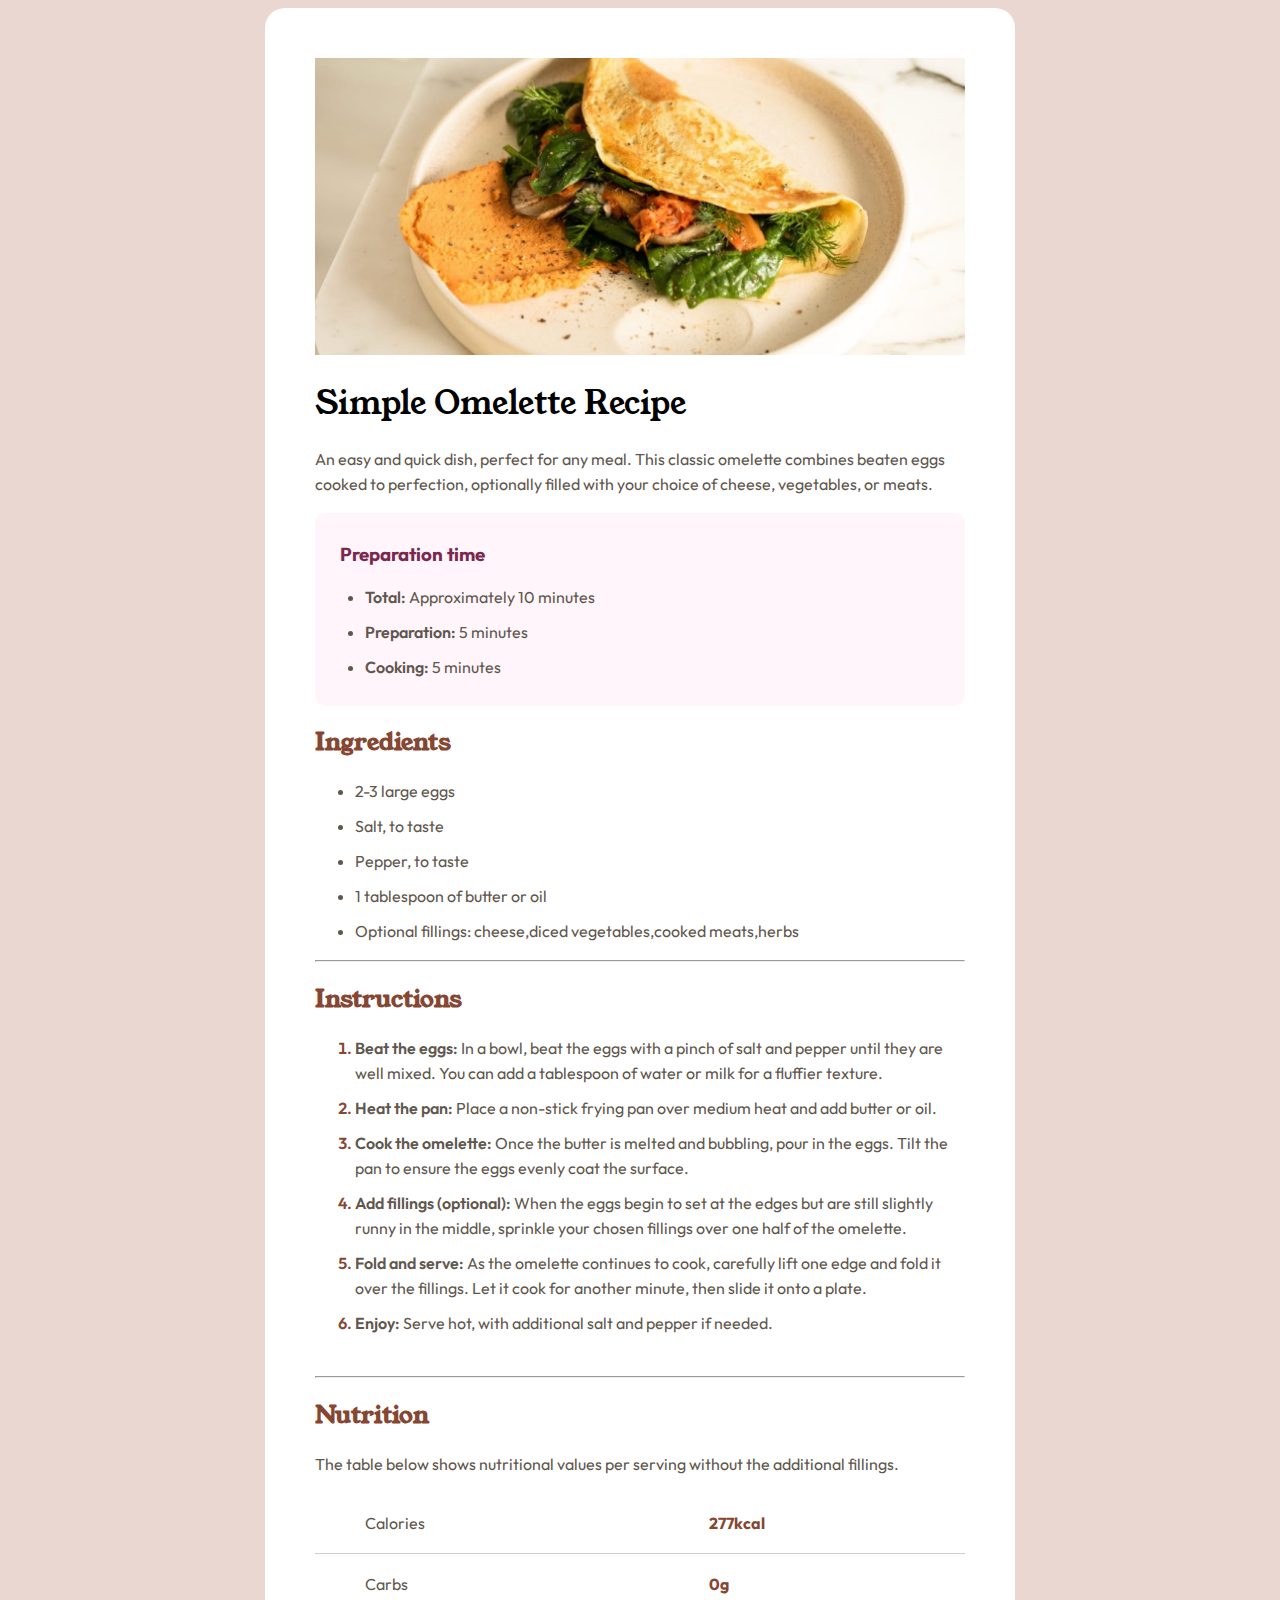
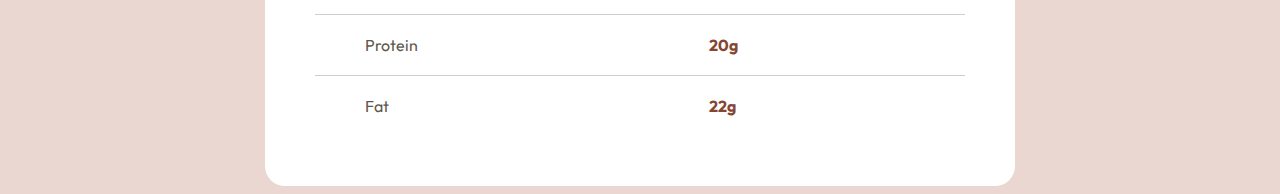
==== recipe-page-main/index.html @ 8fc09110 "Add files via upload" ====
<!DOCTYPE html>
<html lang="en">
<head>
  <meta charset="UTF-8">
  <meta name="viewport" content="width=device-width, initial-scale=1.0"> <!-- displays site properly based on user's device -->

  <link rel="icon" type="image/png" sizes="32x32" href="./assets/images/favicon-32x32.png">
  
  <title>Frontend Mentor | Recipe page</title>

  <!-- Feel free to remove these styles or customise in your own stylesheet 👍 -->
  <style>
    @import url('https://fonts.googleapis.com/css2?family=Outfit:wght@400;600;700&family=Young+Serif:wght@400&display=swap');
    .attribution { font-size: 11px; text-align: center; }
    .attribution a { color: hsl(228, 45%, 44%); }

    body{
      background-color: hsl(14, 38%, 87%);
      font-family: 'outfit';
      color:hsl(30, 10%, 34%);
  
    }

    h1{
      font-family: 'Young Serif';
      color: black;
      font-weight: 400;
    }

    h2{
      font-family: 'Young Serif';
      color: hsl(14, 45%, 36%);
    }

    .container{
      display: flex;
      flex-direction: column;
      justify-content: center;
      align-items: center;
    }
     
    li{
      margin-bottom: 10px;;
    }
    

    .recipe-container{
      background-color: white ;
      max-width: 650px;
      padding: 50px;
      border-radius: 20px;
    }

    p,li{
      line-height: 25px;
    }

    .time-container{
      background-color: hsl(330, 100%, 98%) ;
      padding: 10px;
      border-radius: 10px;
    }
    h3{
      color: hsl(332, 51%, 32%);
      margin-left: 15px;
    }
    span{
      color: hsl(30, 10%, 34%);
      font-weight: 600;
    }

    ol li::marker {
      font-weight: 600; /* Change the color to your desired color */
      color:  hsl(14, 45%, 36%);
    }

    table {
      border-collapse: collapse;
      width: 100%;
    }        
    td{  
        padding: 20px;
    }

    tr{
      border-bottom: 1px solid rgb(206, 206, 206);
    }

    tr:last-child{
      border:none;
    }
    
    .row{
      padding-left: 50px;
    }

    td:last-child{
      color:  hsl(14, 45%, 36%);;
      font-weight: 700;
    }


    @media (max-width: 375px) {
      .recipe-container{
        width: 350px;
        padding: 0;
      }
      .recipe-container div{
        padding:10px 15px;
      }
      img{
        width: 100%;
      }
      ul,ol{
        margin: 0;
        padding-left: 25px;
      }
      
    }
    
  </style>
</head>
<body>
  <div  class="container">
    <div class="recipe-container">
        <img width="100%" src="assets/images/image-omelette.jpeg">
      <div>
        <div>
          <h1>Simple Omelette Recipe</h1>
          <p>
            An easy and quick dish, perfect for any meal. This classic omelette combines beaten eggs cooked 
            to perfection, optionally filled with your choice of cheese, vegetables, or meats.
          </p>
        </div>
        <div class="time-container">
          <h3>Preparation time</h3>
          <ul>
            <li><span>Total:</span> Approximately 10 minutes</li>
            <li><span>Preparation: </span>5 minutes</li>
            <li><span>Cooking: </span>5 minutes</li>
          </ul>
        </div>
        <div>
          <h2>Ingredients</h2>
          <ul>
            <li>2-3 large eggs</li>
            <li>Salt, to taste</li>
            <li>Pepper, to taste</li>
            <li>1 tablespoon of butter or oil</li>
            <li>Optional fillings: cheese,diced vegetables,cooked meats,herbs</li>
          </ul>
        </div>
        <hr>
        <div style="margin-bottom: 40px;">
          <h2>Instructions</h2>
          <ol>
            <li>
              <span>Beat the eggs:</span> In a bowl, beat the eggs with a pinch of salt and pepper until they are well mixed. 
              You can add a tablespoon of water or milk for a fluffier texture.
            </li>
            <li><span>Heat the pan:</span> Place a non-stick frying pan over medium heat and add butter or oil.</li>
            <li><span>Cook the omelette:</span> Once the butter is melted and bubbling, pour in the eggs. Tilt the pan to ensure 
              the eggs evenly coat the surface.
            </li>
            <li><span>Add fillings (optional):</span> When the eggs begin to set at the edges but are still slightly runny in the 
              middle, sprinkle your chosen fillings over one half of the omelette.
            </li>
            <li><span>Fold and serve: </span>As the omelette continues to cook, carefully lift one edge and fold it over the 
              fillings. Let it cook for another minute, then slide it onto a plate.
            </li>
            <li><span>Enjoy: </span>Serve hot, with additional salt and pepper if needed.</li>
          </ol>
        </div>
        <hr>
        <div>
          <h2>Nutrition</h2>
          <p>The table below shows nutritional values per serving without the additional fillings.
          </p>
          <table>
            <tr>
              <td class="row">Calories</td>
              <td>277kcal</td>
            </tr>
            <tr>
              <td class="row">Carbs</td>
              <td>0g</td>
            </tr>
            <tr>
              <td class="row">Protein</td>
              <td>20g</td>
            </tr>
            <tr>
              <td class="row">Fat</td>
              <td>22g</td>
            </tr>
          </table>
        </div>

      </div>
      
    </div>

    
  </div>

  <!--Simple Omelette Recipe



  
  
  
  Nutrition

  
  Calories
  277kcal

  Carbs
  0g

  Protein
  20g

  Fat
  22g 
  
  <div class="attribution">
    Challenge by <a href="https://www.frontendmentor.io?ref=challenge" target="_blank">Frontend Mentor</a>. 
    Coded by <a href="#">Your Name Here</a>. -->
  </div>
</body>
</html>
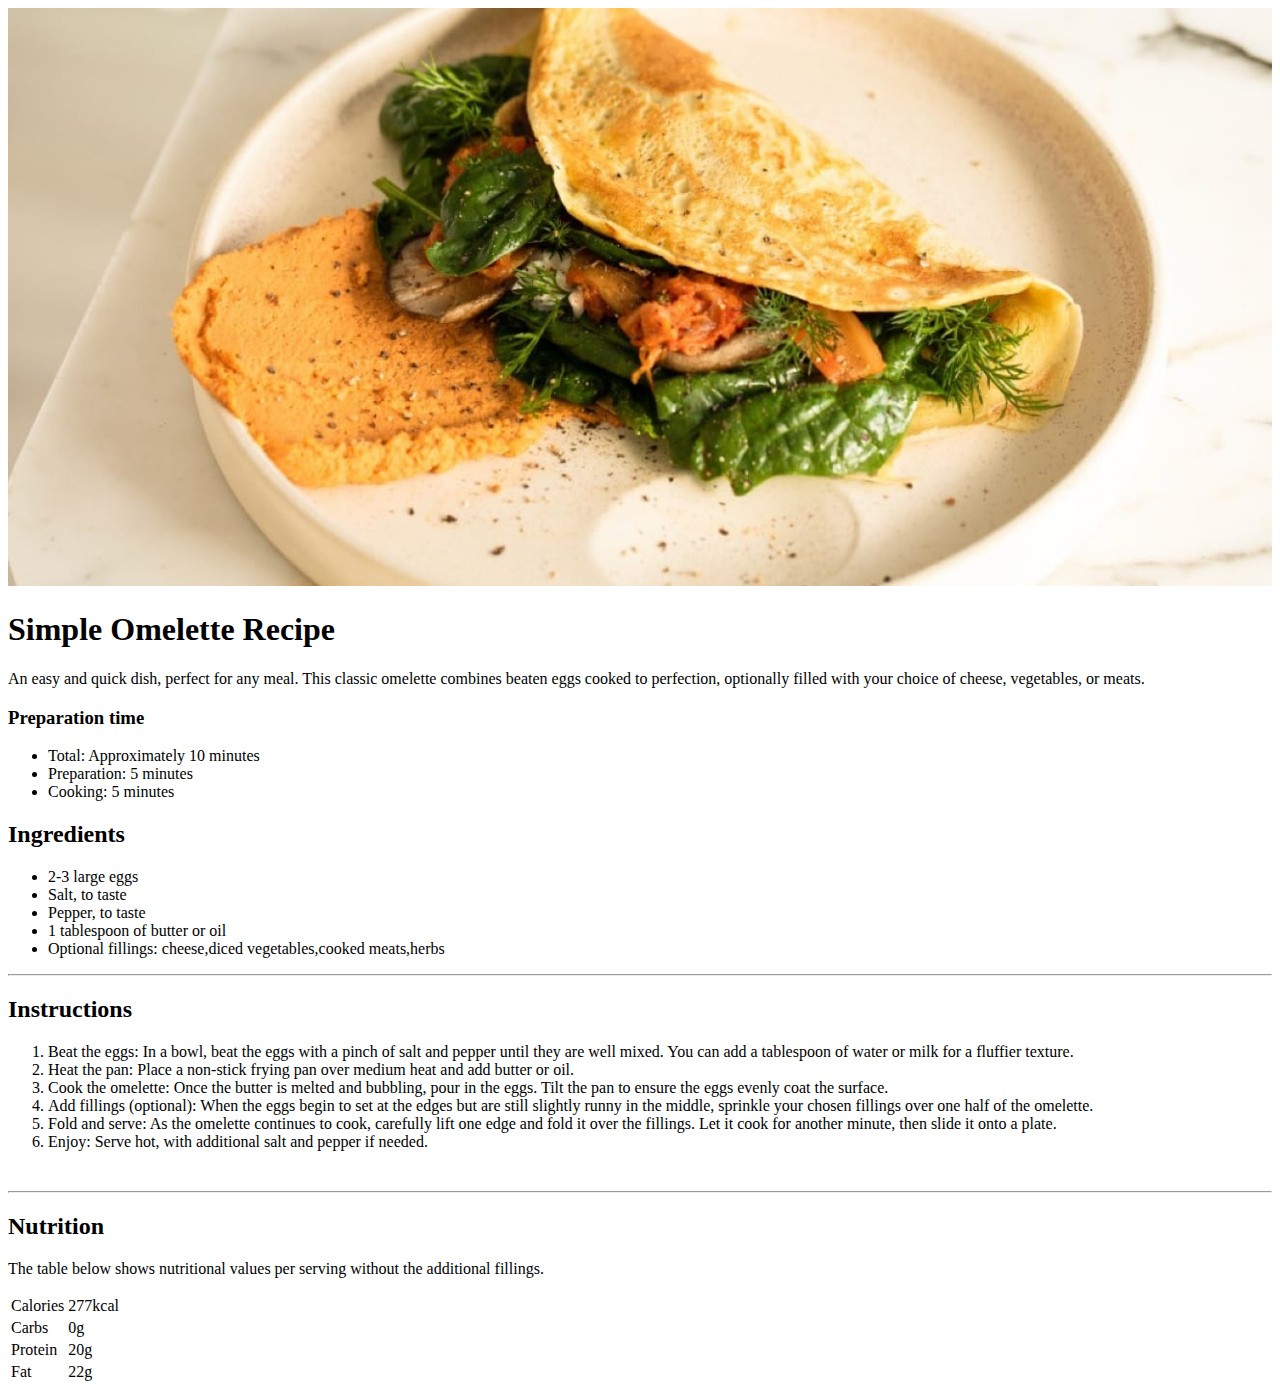
==== commit 8c7aaa22: "Update index.html" ====
--- a/recipe-page-main/index.html
+++ b/recipe-page-main/index.html
@@ -7,118 +7,6 @@
   <link rel="icon" type="image/png" sizes="32x32" href="./assets/images/favicon-32x32.png">
   
   <title>Frontend Mentor | Recipe page</title>
-
-  <!-- Feel free to remove these styles or customise in your own stylesheet 👍 -->
-  <style>
-    @import url('https://fonts.googleapis.com/css2?family=Outfit:wght@400;600;700&family=Young+Serif:wght@400&display=swap');
-    .attribution { font-size: 11px; text-align: center; }
-    .attribution a { color: hsl(228, 45%, 44%); }
-
-    body{
-      background-color: hsl(14, 38%, 87%);
-      font-family: 'outfit';
-      color:hsl(30, 10%, 34%);
-  
-    }
-
-    h1{
-      font-family: 'Young Serif';
-      color: black;
-      font-weight: 400;
-    }
-
-    h2{
-      font-family: 'Young Serif';
-      color: hsl(14, 45%, 36%);
-    }
-
-    .container{
-      display: flex;
-      flex-direction: column;
-      justify-content: center;
-      align-items: center;
-    }
-     
-    li{
-      margin-bottom: 10px;;
-    }
-    
-
-    .recipe-container{
-      background-color: white ;
-      max-width: 650px;
-      padding: 50px;
-      border-radius: 20px;
-    }
-
-    p,li{
-      line-height: 25px;
-    }
-
-    .time-container{
-      background-color: hsl(330, 100%, 98%) ;
-      padding: 10px;
-      border-radius: 10px;
-    }
-    h3{
-      color: hsl(332, 51%, 32%);
-      margin-left: 15px;
-    }
-    span{
-      color: hsl(30, 10%, 34%);
-      font-weight: 600;
-    }
-
-    ol li::marker {
-      font-weight: 600; /* Change the color to your desired color */
-      color:  hsl(14, 45%, 36%);
-    }
-
-    table {
-      border-collapse: collapse;
-      width: 100%;
-    }        
-    td{  
-        padding: 20px;
-    }
-
-    tr{
-      border-bottom: 1px solid rgb(206, 206, 206);
-    }
-
-    tr:last-child{
-      border:none;
-    }
-    
-    .row{
-      padding-left: 50px;
-    }
-
-    td:last-child{
-      color:  hsl(14, 45%, 36%);;
-      font-weight: 700;
-    }
-
-
-    @media (max-width: 375px) {
-      .recipe-container{
-        width: 350px;
-        padding: 0;
-      }
-      .recipe-container div{
-        padding:10px 15px;
-      }
-      img{
-        width: 100%;
-      }
-      ul,ol{
-        margin: 0;
-        padding-left: 25px;
-      }
-      
-    }
-    
-  </style>
 </head>
 <body>
   <div  class="container">
@@ -195,39 +83,9 @@
             </tr>
           </table>
         </div>
-
       </div>
-      
     </div>
-
-    
   </div>
-
-  <!--Simple Omelette Recipe
-
-
-
-  
-  
-  
-  Nutrition
-
-  
-  Calories
-  277kcal
-
-  Carbs
-  0g
-
-  Protein
-  20g
-
-  Fat
-  22g 
-  
-  <div class="attribution">
-    Challenge by <a href="https://www.frontendmentor.io?ref=challenge" target="_blank">Frontend Mentor</a>. 
-    Coded by <a href="#">Your Name Here</a>. -->
   </div>
 </body>
-</html>+</html>
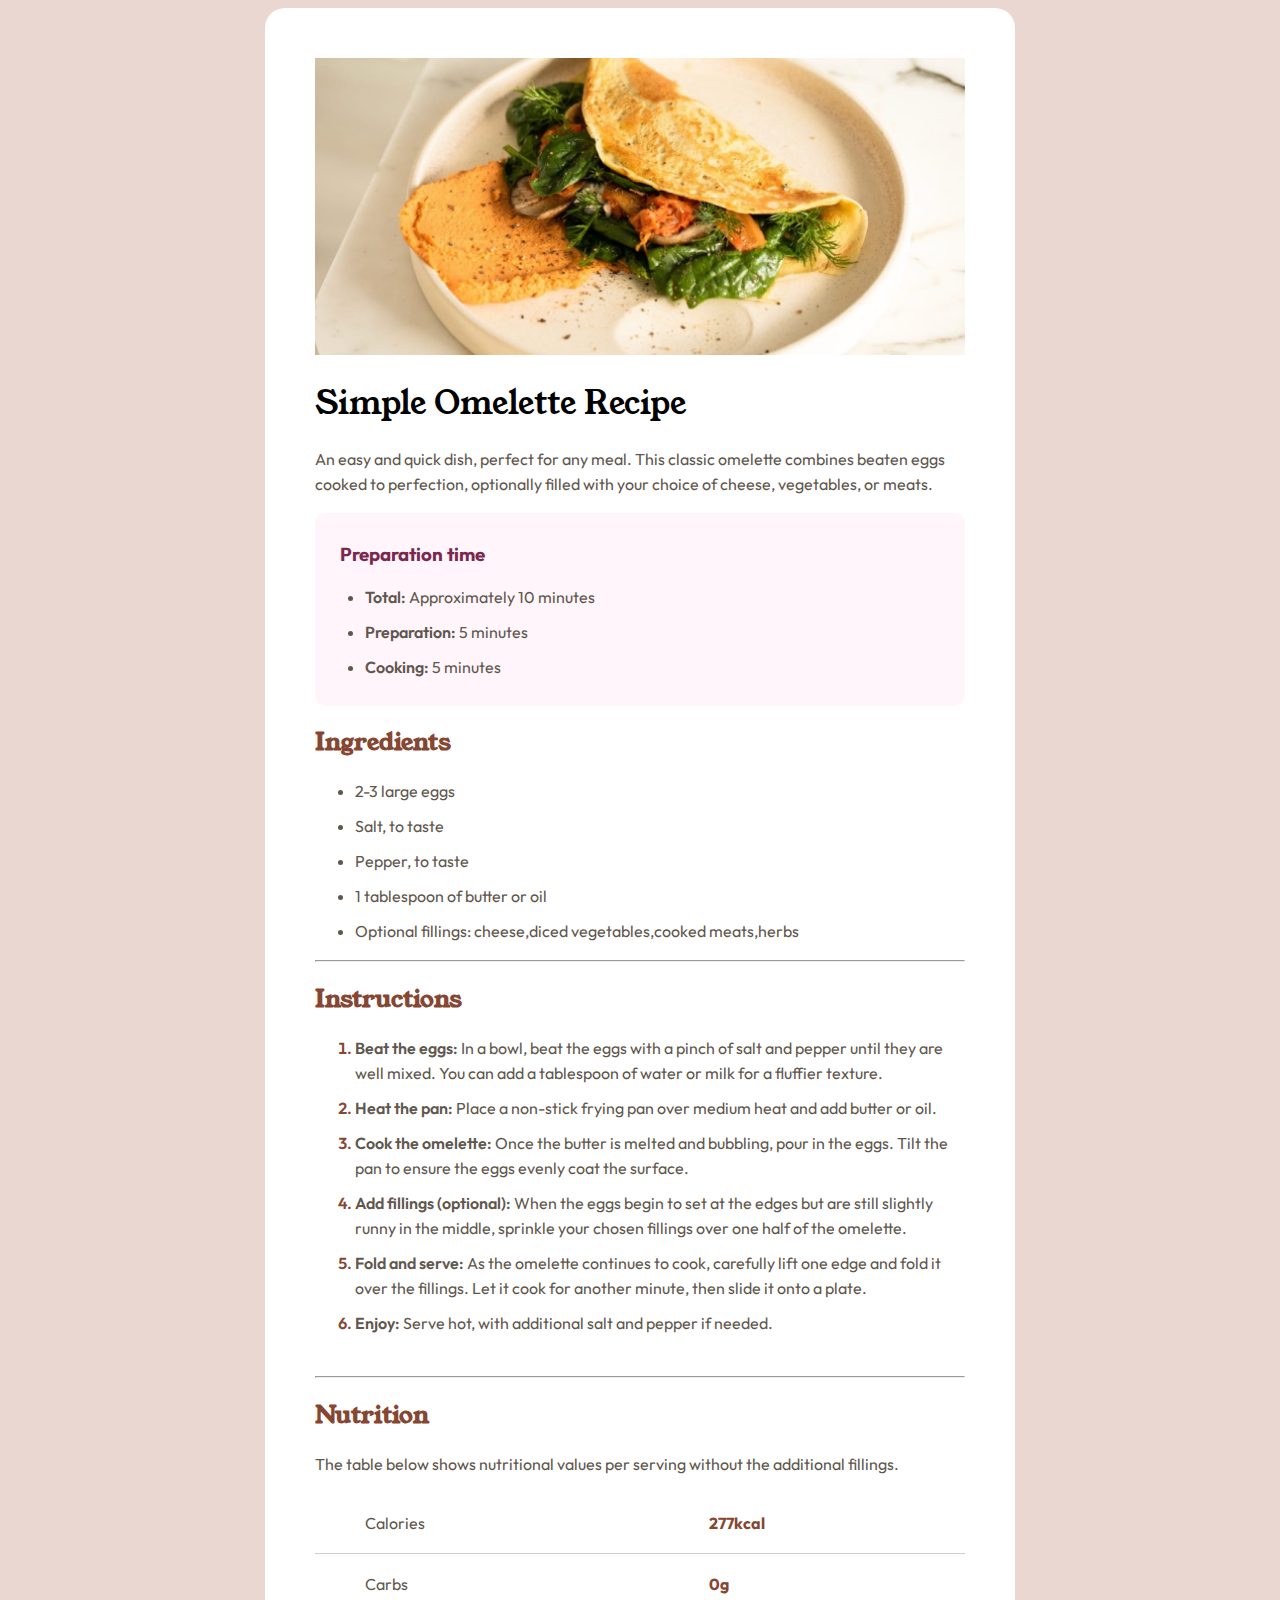
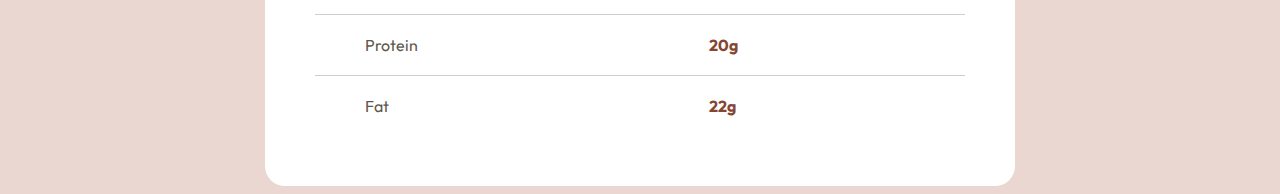
==== commit 59f13760: "Update index.html" ====
--- a/recipe-page-main/index.html
+++ b/recipe-page-main/index.html
@@ -5,6 +5,8 @@
   <meta name="viewport" content="width=device-width, initial-scale=1.0"> <!-- displays site properly based on user's device -->
 
   <link rel="icon" type="image/png" sizes="32x32" href="./assets/images/favicon-32x32.png">
+
+  <link rel="stylesheet" href="style.css">
   
   <title>Frontend Mentor | Recipe page</title>
 </head>
--- a/recipe-page-main/style.css
+++ b/recipe-page-main/style.css
@@ -0,0 +1,106 @@
+ @import url('https://fonts.googleapis.com/css2?family=Outfit:wght@400;600;700&family=Young+Serif:wght@400&display=swap');
+
+  body{
+    background-color: hsl(14, 38%, 87%);
+    font-family: 'outfit';
+    color:hsl(30, 10%, 34%);
+
+  }
+
+  h1{
+    font-family: 'Young Serif';
+    color: black;
+    font-weight: 400;
+  }
+
+  h2{
+    font-family: 'Young Serif';
+    color: hsl(14, 45%, 36%);
+  }
+
+  .container{
+    display: flex;
+    flex-direction: column;
+    justify-content: center;
+    align-items: center;
+  }
+   
+  li{
+    margin-bottom: 10px;;
+  }
+  
+
+  .recipe-container{
+    background-color: white ;
+    max-width: 650px;
+    padding: 50px;
+    border-radius: 20px;
+  }
+
+  p,li{
+    line-height: 25px;
+  }
+
+  .time-container{
+    background-color: hsl(330, 100%, 98%) ;
+    padding: 10px;
+    border-radius: 10px;
+  }
+  h3{
+    color: hsl(332, 51%, 32%);
+    margin-left: 15px;
+  }
+  span{
+    color: hsl(30, 10%, 34%);
+    font-weight: 600;
+  }
+
+  ol li::marker {
+    font-weight: 600; /* Change the color to your desired color */
+    color:  hsl(14, 45%, 36%);
+  }
+
+  table {
+    border-collapse: collapse;
+    width: 100%;
+  }        
+  td{  
+      padding: 20px;
+  }
+
+  tr{
+    border-bottom: 1px solid rgb(206, 206, 206);
+  }
+
+  tr:last-child{
+    border:none;
+  }
+  
+  .row{
+    padding-left: 50px;
+  }
+
+  td:last-child{
+    color:  hsl(14, 45%, 36%);;
+    font-weight: 700;
+  }
+
+
+  @media (max-width: 375px) {
+    .recipe-container{
+      width: 350px;
+      padding: 0;
+    }
+    .recipe-container div{
+      padding:10px 15px;
+    }
+    img{
+      width: 100%;
+    }
+    ul,ol{
+      margin: 0;
+      padding-left: 25px;
+    }
+    
+  }
+    
